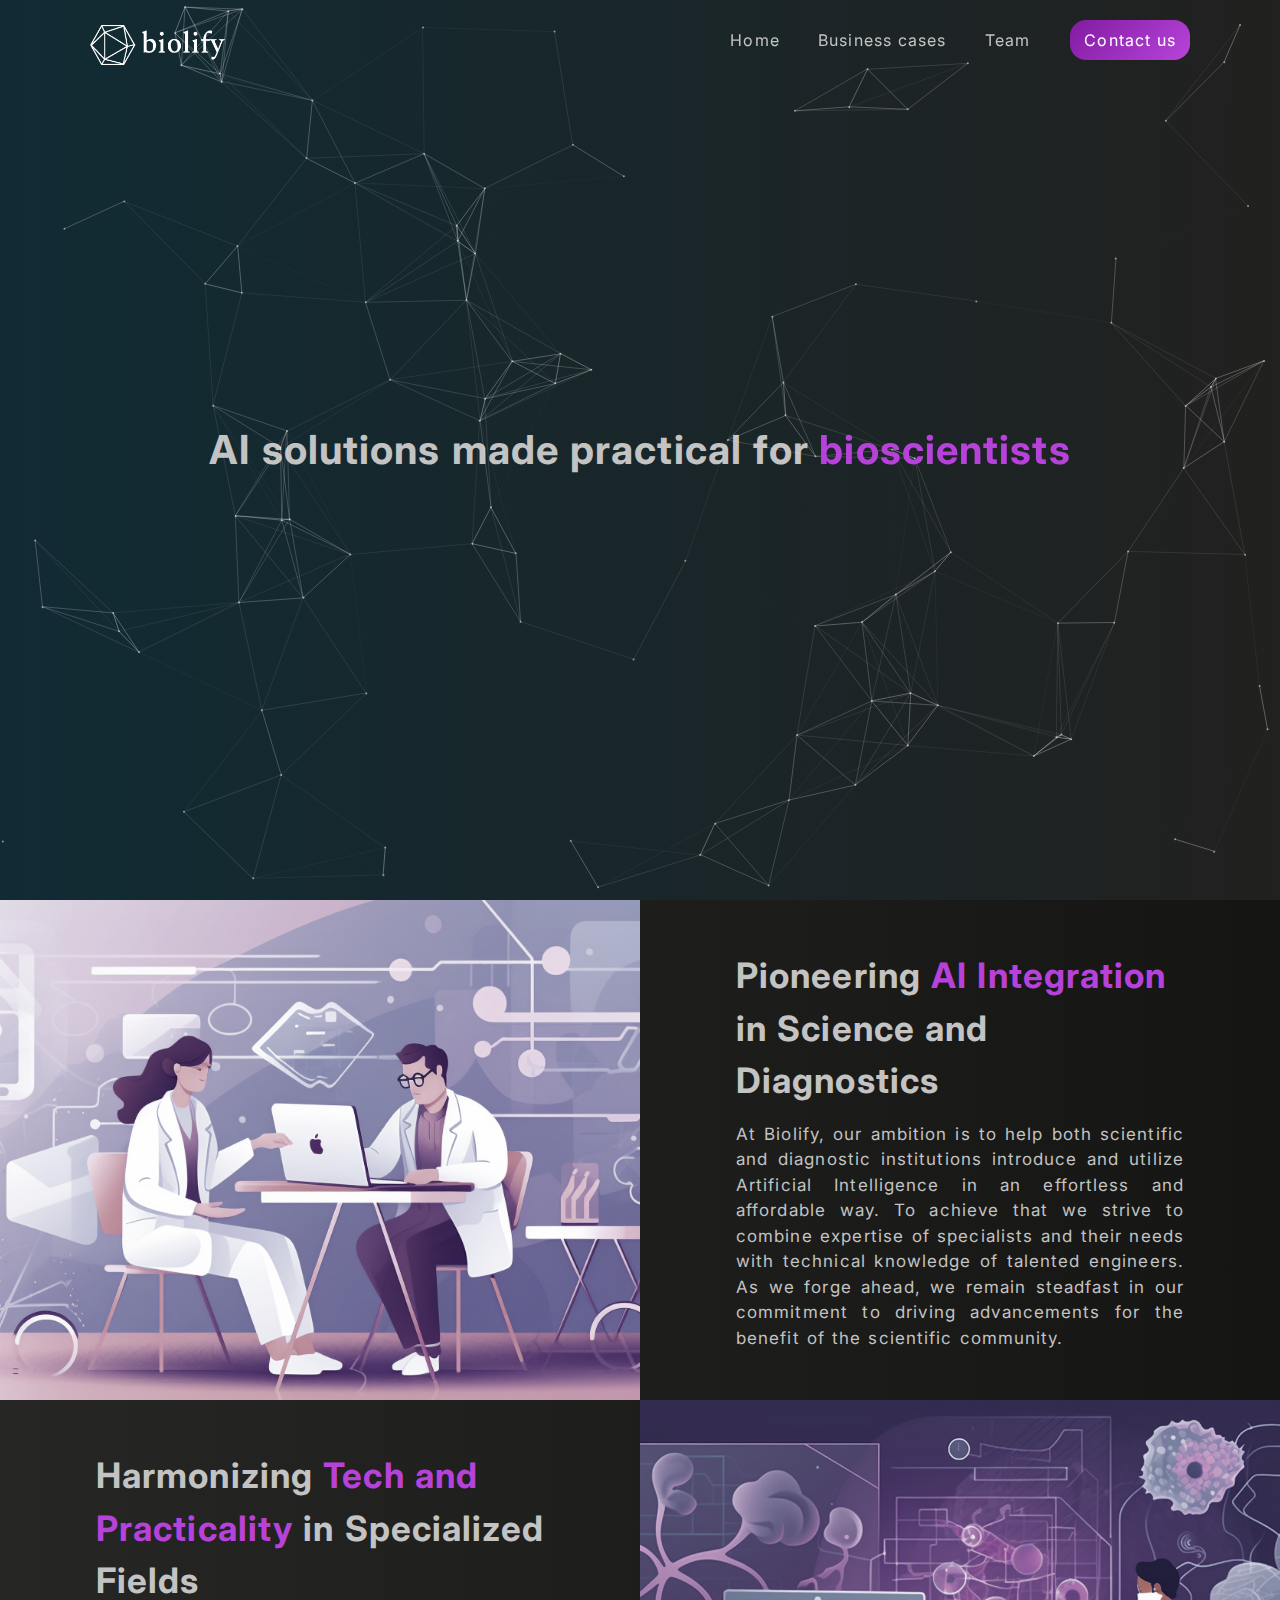
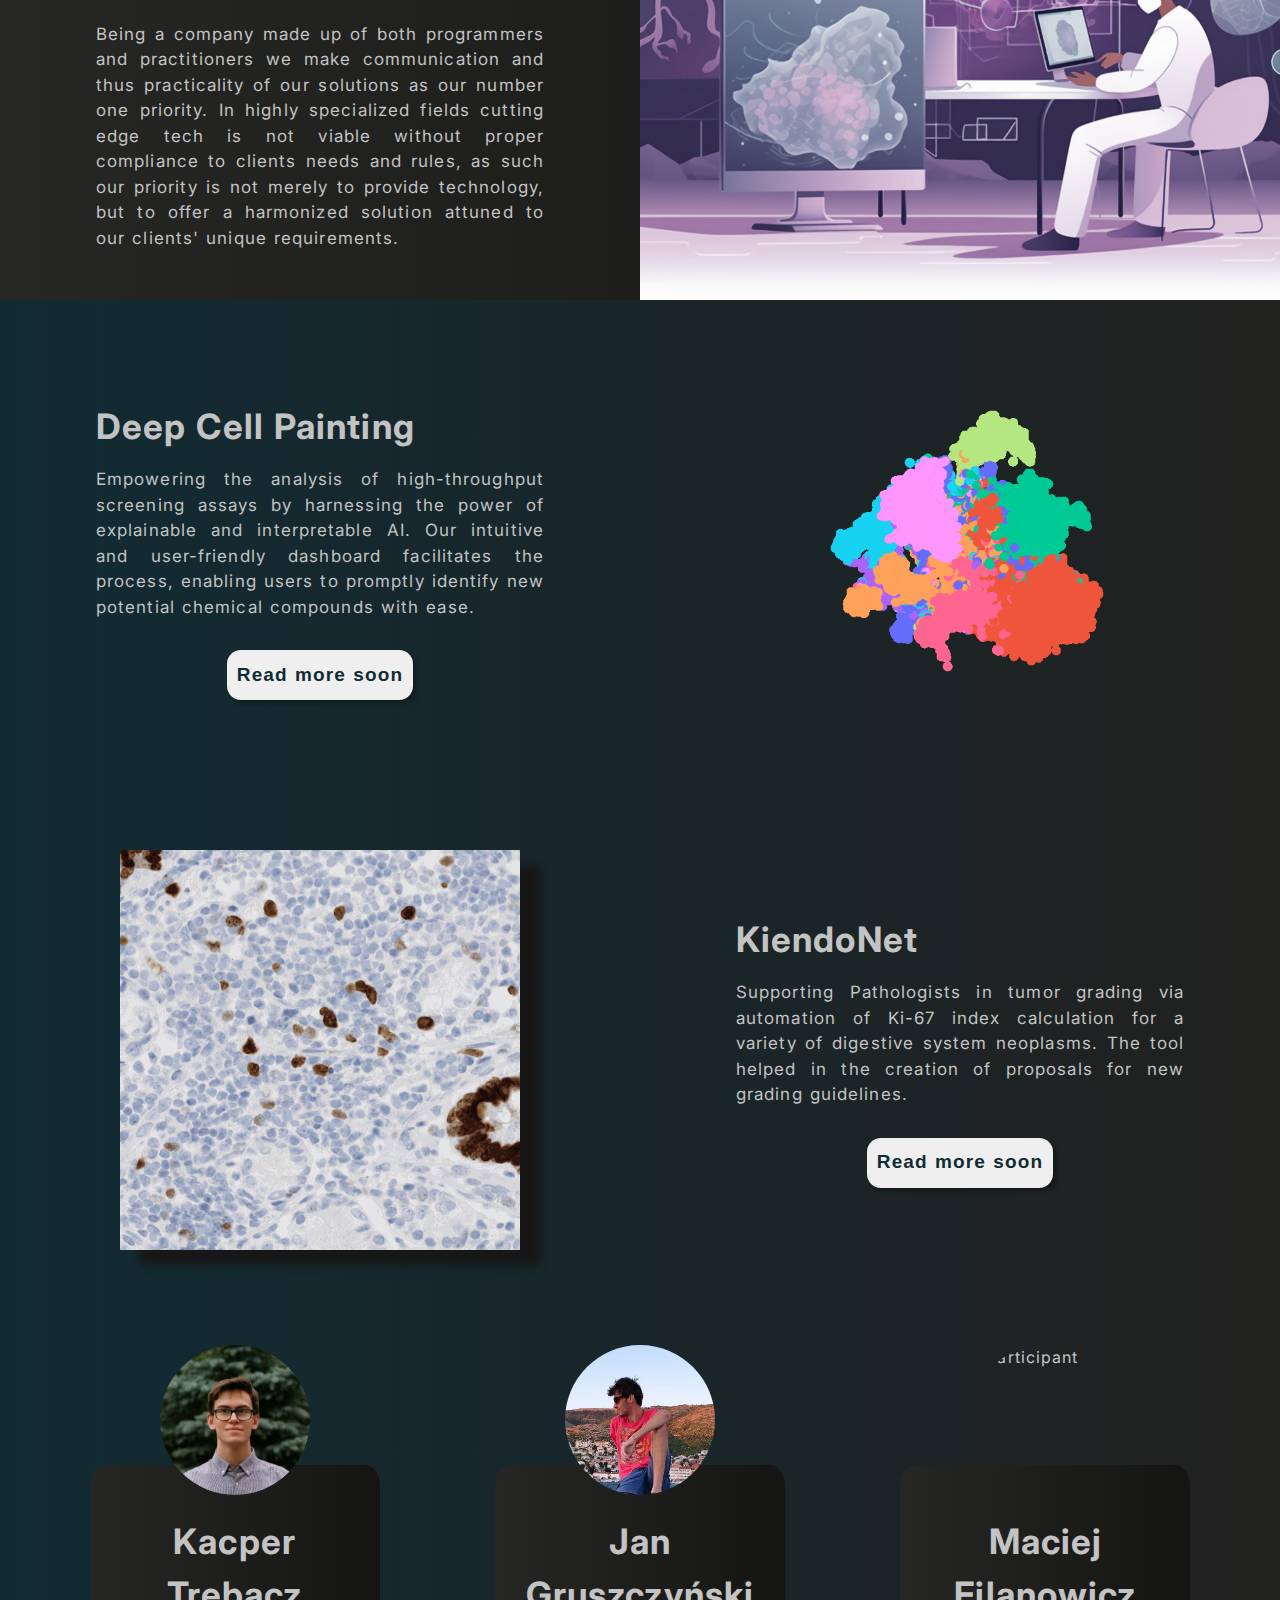
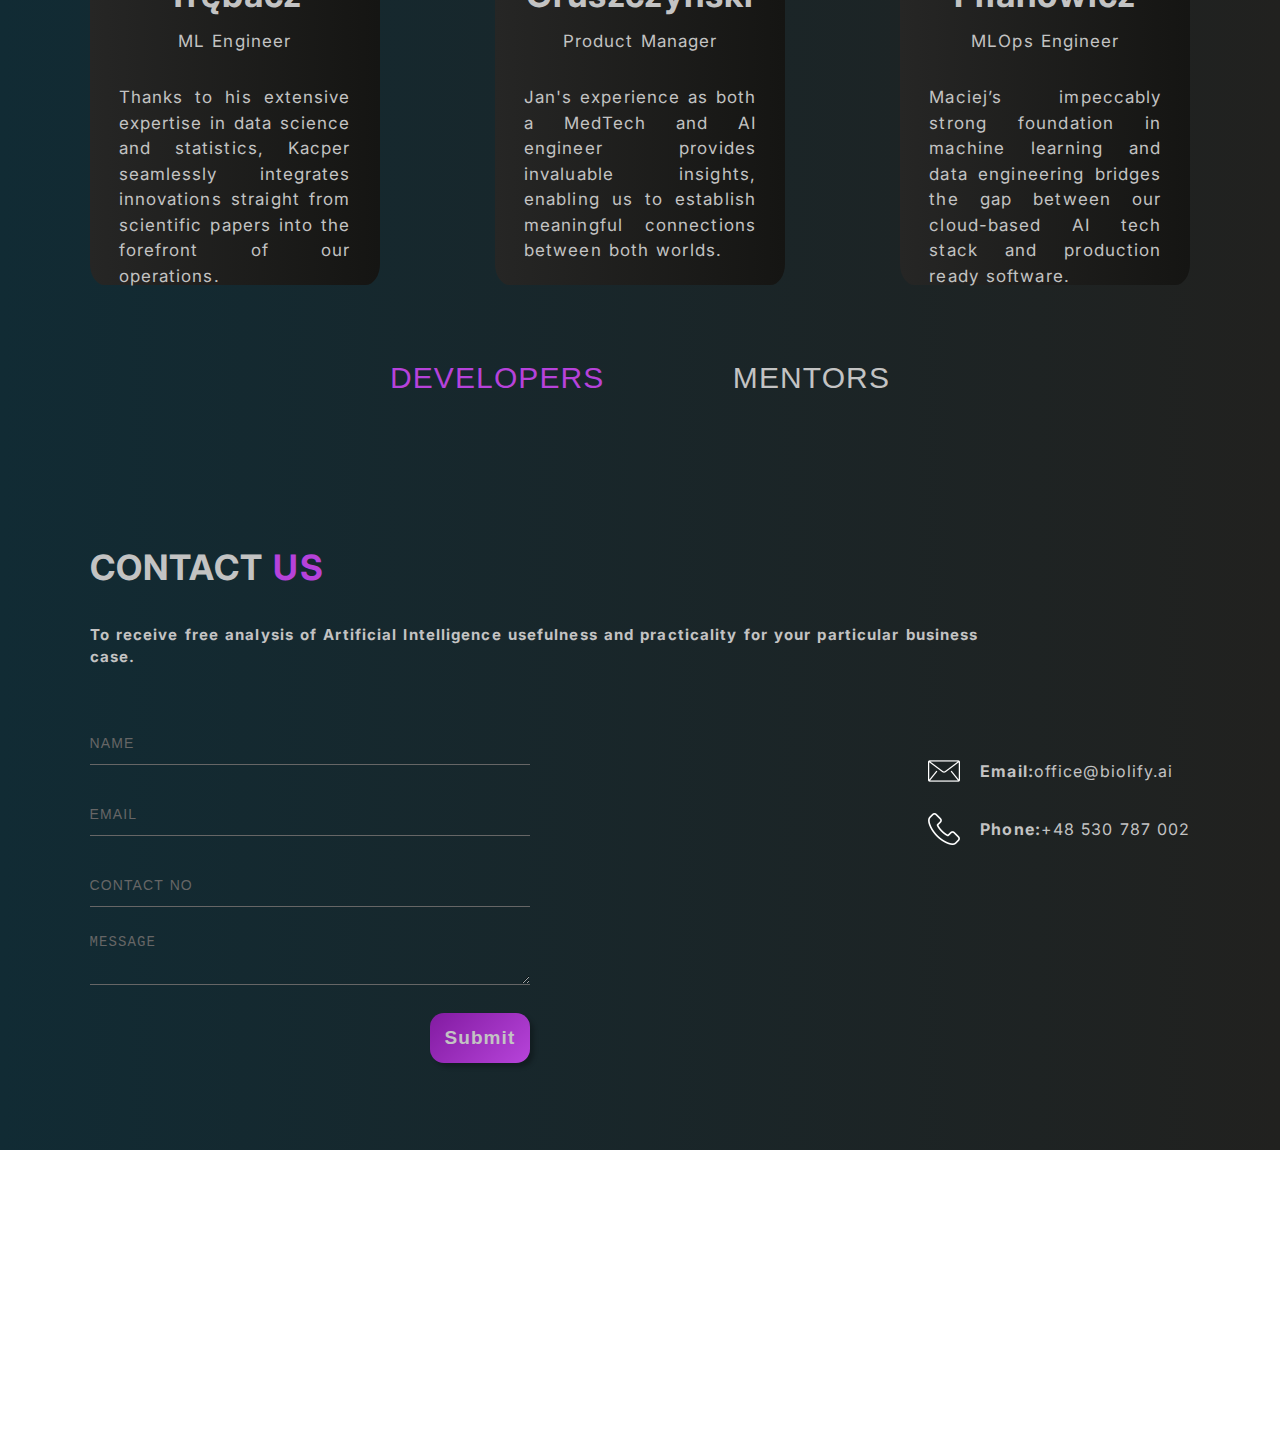
==== index2.html @ c28d2070 "index2 added (file optimalization)" ====
<!DOCTYPE html>
<html lang="en">
  <head>
    <meta charset="UTF-8" />
    <title>Biolify - future of medicine</title>
    <link rel="icon" type="image/x-icon" href="img/biolify_icon.png" />
    <meta name="viewport" content="width=device-width, initial-scale=1.0" />
    <link rel="stylesheet" href="css/style2.css" />
    <link rel="preconnect" href="https://fonts.googleapis.com" />
    <link rel="preconnect" href="https://fonts.gstatic.com" crossorigin />
    <link
      href="https://fonts.googleapis.com/css2?family=Inter&display=swap"
      rel="stylesheet"
    />
    <script src="https://code.jquery.com/jquery-3.6.0.min.js"></script>
  </head>
  <body>
    <header class="GreenGradient">
      <nav id="nav">
        <div class="navContainer">
          <a href="#contact" class="smooth-scroll"
            ><img
              id="logo-img"
              style="height: 40px"
              src="img/biolify-logo.png"
              alt="logo"
          /></a>
          <label>
            <ul>
              <li id="home-btn">
                <a href="#hero" class="smooth-scroll">Home</a>
              </li>
              <li id="projects-btn">
                <a href="#projects" class="smooth-scroll">Business cases</a>
              </li>
              <li id="team-btn">
                <a href="#team" class="smooth-scroll">Team</a>
              </li>
            </ul>
            <a
              href="#contact"
              id="contact-btn"
              class="smooth-scroll PinkGradient"
              >Contact us</a
            >
            <input type="checkbox" id="menu-checkbox" />
            <span class="hamburger"></span>
          </label>
        </div>
      </nav>
      <section id="hero">
        <div id="particles-js"></div>
        <div class="wrapper">
          <h1>AI solutions made practical for</h1>
          <div class="words">
            <span>bioscientists</span>
            <span>physicians</span>
            <span>bioscientists</span>
          </div>
        </div>
      </section>
    </header>
    <main class="GreenGradient">
      <section class="BlackGradient" id="features">
        <div class="feature" id="first-feature">
          <img src="/img/1.png" alt="AI-Integration-img" />
          <div class="feature-description Container50">
            <h2>
              Pioneering
              <span style="color: var(--purple)">AI Integration</span> in
              Science and Diagnostics
            </h2>
            <p>
              At Biolify, our ambition is to help both scientific and diagnostic
              institutions introduce and utilize Artificial Intelligence in an
              effortless and affordable way. To achieve that we strive to
              combine expertise of specialists and their needs with technical
              knowledge of talented engineers. As we forge ahead, we remain
              steadfast in our commitment to driving advancements for the
              benefit of the scientific community.
            </p>
          </div>
        </div>
        <div class="feature" id="second-feature">
          <div class="feature-description Container50">
            <h2>
              Harmonizing
              <span style="color: var(--purple)"> Tech and Practicality </span
              >in Specialized Fields
            </h2>
            <p>
              Being a company made up of both programmers and practitioners we
              make communication and thus practicality of our solutions as our
              number one priority. In highly specialized fields cutting edge
              tech is not viable without proper compliance to clients needs and
              rules, as such our priority is not merely to provide technology,
              but to offer a harmonized solution attuned to our clients' unique
              requirements.
            </p>
          </div>
          <img src="/img/2.png" alt="Tech-Practicality-img" />
        </div>
      </section>
      <section class="projects" id="projects">
        <div class="project">
          <div class="project-description Container50">
            <h2>Deep Cell Painting</h2>
            <p>
              Empowering the analysis of high-throughput screening assays by
              harnessing the power of explainable and interpretable AI. Our
              intuitive and user-friendly dashboard facilitates the process,
              enabling users to promptly identify new potential chemical
              compounds with ease.
            </p>
            <button class="checkout-btn">Read more soon</button>
          </div>
          <img
            src="/img/animation.gif"
            class="Container50"
            alt="cell-Painting-project"
          />
        </div>
        <div class="project">
          <img
            class="Container50"
            src="img/grading.gif"
            alt="Kiendo-net-project"
            style="filter: drop-shadow(20px 15px 4px #171717)"
          />
          <div class="project-description Container50">
            <h2>KiendoNet</h2>
            <p>
              Supporting Pathologists in tumor grading via automation of
              <span style="white-space: nowrap">Ki-67</span>
              index calculation for a variety of digestive system neoplasms. The
              tool helped in the creation of proposals for new grading
              guidelines.
            </p>
            <button class="checkout-btn">Read more soon</button>
          </div>
        </div>
      </section>
      <section id="team">
        <div class="developers">
          <div class="participant fade-in BlackGradient" id="first-dev">
            <img src="/img/kacper.jpeg" alt="participant" />
            <div class="participant-data">
              <h2>
                Kacper<br />
                Trębacz
              </h2>
              <p class="participant-position">ML Engineer</p>
              <p class="participant-description">
                Thanks to his extensive expertise in data science and
                statistics, Kacper seamlessly integrates innovations straight
                from scientific papers into the forefront of our operations.
              </p>
            </div>
          </div>
          <div class="participant fade-in BlackGradient" id="second-dev">
            <img src="/img/photo_jan_gru2.jpg" alt="participant" />
            <div class="participant-data">
              <h2>Jan <br />Gruszczyński</h2>
              <p class="participant-position">Product Manager</p>
              <p class="participant-description">
                Jan's experience as both a MedTech and AI engineer provides
                invaluable insights, enabling us to establish meaningful
                connections between both worlds.
              </p>
            </div>
          </div>
          <div class="participant fade-in BlackGradient" id="third-dev">
            <img src="/img/maciej_filanowicz.png " alt="participant" />
            <div class="participant-data">
              <h2>Maciej <br />Filanowicz</h2>
              <p class="participant-position">MLOps Engineer</p>
              <p class="participant-description">
                Maciej’s impeccably strong foundation in machine learning and
                data engineering bridges the gap between our cloud-based AI tech
                stack and production ready software.
              </p>
            </div>
          </div>
        </div>
        <div class="mentors">
          <div class="participant BlackGradient" id="first-mentor">
            <img src="img/Darek.jpg" alt="participant" />
            <div class="participant-data">
              <h2 style="text-align: center">
                Ph.D., D.Sc. <br />
                Dariusz Brzeziński
              </h2>
              <p class="participant-position">MedTech Expert</p>
              <p class="participant-description">
                Dariusz’s vast academic and biotech knowledge steers our team in
                the development of cutting-edge, data-driven solutions in the
                medical technology space. His expertise proves to be invaluable.
              </p>
            </div>
          </div>
        </div>
        <div class="buttonsContainer">
          <button class="participant-type active" id="devsBtn">
            DEVELOPERS
          </button>
          <button class="participant-type" id="mentorsBtn">MENTORS</button>
        </div>
      </section>
      <section id="contact">
        <div class="contactContainer">
          <form action="https://formspree.io/f/xwkjjeoe" method="POST">
            <div class="app-title">
              <div class="contact-title">
                <span>CONTACT</span>
                <div class="US" style="display: inline-block">
                  <span style="color: var(--purple)">US</span>
                  <div class="line"></div>
                </div>
              </div>
              <p>
                To receive free analysis of Artificial Intelligence usefulness
                and practicality for your particular business case.
              </p>
              <div class="app-form">
                <div class="app-form-group">
                  <input
                    class="app-form-control"
                    type="text"
                    name="name"
                    placeholder="NAME"
                    required
                  />
                </div>
                <div class="app-form-group">
                  <input
                    class="app-form-control"
                    type="email"
                    name="email"
                    placeholder="EMAIL"
                    required
                  />
                </div>
                <div class="app-form-group">
                  <input
                    class="app-form-control"
                    type="tel"
                    name="phone"
                    placeholder="CONTACT NO"
                    required
                  />
                </div>
                <div class="app-form-group message">
                  <textarea
                    class="app-form-control"
                    name="message"
                    placeholder="MESSAGE"
                    required
                  ></textarea>
                </div>
                <input
                  class="checkout-btn"
                  id="form-button"
                  type="submit"
                  value="Submit"
                />
              </div>
            </div>
          </form>

          <div class="contact-data">
            <ul>
              <li>
                <img src="img/mail.png" alt="" /><b>Email:</b>office@biolify.ai
              </li>
              <li>
                <img src="img/telephone.png" alt="" /><b>Phone:</b>+48 530 787
                002
              </li>
            </ul>
          </div>
        </div>
      </section>
    </main>
    <footer class="BlackGradient">
      <div class="footerContainer">
        <div class="contact-footer">
          <ul>
            <li id="contact-Brand">
              <img src="img/biolify_icon.png" style="height: 25px" alt="logo" />

              <b>Biolify</b>
            </li>
            <li>
              <img src="img/mail.png" style="width: 20px" alt="mail icon" />
              office@biolify.ai
            </li>
            <li>
              <img
                src="img/location.png"
                style="width: 20px"
                alt="location icon"
              />
              Poznań
            </li>
          </ul>
        </div>
        <div class="segments">
          <div class="categories">
            Categories
            <ul>
              <li><a href="#hero" class="smooth-scroll">Home</a></li>
              <li><a href="#team" class="smooth-scroll">Team</a></li>
              <li><a href="#projects" class="smooth-scroll">Projects</a></li>
            </ul>
          </div>
          <div class="social">
            Social
            <ul>
              <li>
                <a href="https://www.linkedin.com/company/biolify/">Linkedin</a>
              </li>
            </ul>
          </div>
          <div class="documents">
            Documents
            <ul>
              <li>
                <a href="template/privacyPolicy.html" style="margin-right: 30px"
                  >Terms and Condition</a
                >
              </li>
              <li>
                <a href="template/privacyPolicy.html">Privacy Policy</a>
              </li>
            </ul>
          </div>
        </div>
      </div>
      <p id="copyrights">
        Copyright © 2023 by Biolify All Rights Reserved. <br />
      </p>
    </footer>
    <script src="js/index2.js"></script>
    <script src="js/particles.js"></script>
    <script src="js/app.js"></script>
  </body>
</html>
---- css/style2.css ----
:root {
  --gunmetal: #112b34;
  --indigo: #203851;
  --purple: rgb(182, 66, 218);
  --text-color: #c3c3c3;
  --backgroundblack: #21211f;
  --max-width-Desktop: 1200px;
  --border-radius: 16px;
  --h2-margin-bottom: 15px;
  --height-footer: 300px;
  --descriptions-width: 70%;
  --feature-img-grayscale: 65%;
}
* {
  color: var(--text-color);
  padding: 0px;
  margin: 0px;
  letter-spacing: 1.1px;
  word-spacing: 1px;
  line-height: 1.5em;
  scrollbar-width: auto;
  scrollbar-color: #212121 #454545;
}
body,
html {
  font-family: "Inter", sans-serif;
  overflow-x: hidden;
}

/*scroll bar */
*::-webkit-scrollbar {
  width: 12px;
}

*::-webkit-scrollbar-track {
  background: #454545;
}

*::-webkit-scrollbar-thumb {
  background-color: #212121;
  border-radius: 10px;
  border: 3px none #ffffff;
}

.GreenGradient {
  background: rgb(17, 43, 52);
  background: -moz-linear-gradient(
    90deg,
    rgba(17, 43, 52, 1) 0%,
    rgba(33, 33, 31, 1) 100%,
    rgba(14, 34, 41, 1) 100%
  );
  background: -webkit-linear-gradient(
    90deg,
    rgba(17, 43, 52, 1) 0%,
    rgba(33, 33, 31, 1) 100%,
    rgba(14, 34, 41, 1) 100%
  );
  background: linear-gradient(
    90deg,
    rgba(17, 43, 52, 1) 0%,
    rgba(33, 33, 31, 1) 100%,
    rgba(14, 34, 41, 1) 100%
  );
  filter: progid:DXImageTransform.Microsoft.gradient(startColorstr="#112b34",endColorstr="#0e2229",GradientType=1);
}
.BlackGradient {
  background: -moz-linear-gradient(
    90deg,
    rgba(38, 38, 37, 1) 0%,
    rgba(21, 21, 19, 1) 100%
  );
  background: -webkit-linear-gradient(
    90deg,
    rgba(38, 38, 37, 1) 0%,
    rgba(21, 21, 19, 1) 100%
  );
  background: linear-gradient(
    90deg,
    rgb(38, 38, 37, 1) 0%,
    rgba(21, 21, 19, 1) 100%
  );
  filter: progid:DXImageTransform.Microsoft.gradient(startColorstr="#262625",endColorstr="#151513",GradientType=1);
}
.PinkGradient {
  background: hsla(286, 67%, 56%, 1);

  background: linear-gradient(
    135deg,
    hsla(286, 67%, 56%, 1) 0%,
    hsla(286, 71%, 37%, 1) 100%
  );

  background: -moz-linear-gradient(
    135deg,
    hsla(286, 67%, 56%, 1) 0%,
    hsla(286, 71%, 37%, 1) 100%
  );

  background: -webkit-linear-gradient(
    135deg,
    hsla(286, 67%, 56%, 1) 0%,
    hsla(286, 71%, 37%, 1) 100%
  );

  filter: progid: DXImageTransform.Microsoft.gradient( startColorstr="#B642DA", endColorstr="#811BA0", GradientType=1 );
}
.Container100 {
  width: 100%;
}
.Container50 {
  width: 50%;
}
h1 {
  font-size: 40px;
}
h2 {
  font-size: 35px;
}
p {
  font-size: 17px;
}

/* header */

header {
  height: 100vh;
  width: 100%;
}

/* nav */

nav {
  width: 100%;
  height: 80px;
  display: flex;
  justify-content: center;
  position: fixed;
  top: 0;
  z-index: 2;
}

.navContainer {
  display: flex;
  align-items: center;
  width: 86%;
  justify-content: space-between;
}
.navContainer img {
  transform: translateY(8px);
}
label {
  display: flex;
}
label ul {
  width: 300px;
  display: flex;
  justify-content: space-between;
  list-style: none;
  display: flex;
  margin-right: 40px;
}
label li {
  display: flex;
  align-items: center;
}
#menu-checkbox {
  display: none;
}
.navContainer a {
  text-decoration: none;
}
#contact-btn {
  height: 30px;
  width: 100px;
  display: flex;
  justify-content: center;
  align-items: center;
  border-radius: var(--border-radius);
  padding: 5px 10px;
  color: white;
}

/* hero  */
#hero {
  height: 100%;
  width: 100%;
  display: flex;
  justify-content: center;
  align-items: center;
}

#particles-js {
  position: absolute;
  width: 100%;
  height: 100%;
}

.wrapper {
  cursor: default;
  display: flex;
  user-select: none;
}
.words {
  position: relative;
  height: 55px;
  overflow: hidden;
  user-select: none;
}
.words span {
  display: block;
  font-weight: bold;
  font-size: 40px;
  height: 80px;
  padding-left: 10px;
  color: var(--purple);
  animation: spin_words 15s infinite ease-in-out;
}

@keyframes spin_words {
  0%,
  100% {
    transform: translateY(0%);
  }
  25%,
  75% {
    transform: translateY(-100%);
  }
  50% {
    transform: translateY(-200%);
  }
}
/* main */

main {
  width: 100%;
  margin-bottom: var(--height-footer);
}

/* featues */

#features {
  width: 100%;
  height: 1000px;
}
.feature {
  height: 50%;
  width: 100%;
  display: flex;
  transition: all 0.3s ease-in-out;
}
.feature-description {
  display: flex;
  flex-direction: column;
  align-items: center;
  justify-content: center;
}
.feature-description h2,
.feature-description p {
  width: var(--descriptions-width);
}
.feature-description h2 {
  margin-bottom: var(--h2-margin-bottom);
}
.feature-description p {
  text-align: justify;
}
.feature img {
  width: 50%;
  height: 100%;
  object-fit: cover;
  filter: grayscale(var(--feature-img-grayscale));
  transition: all 0.3s ease-in-out;
}
.feature:hover img {
  filter: grayscale(0%);
}

/* projects */

.project {
  display: flex;
  align-items: center;
  height: 500px;
}
.project-description {
  display: flex;
  flex-direction: column;
  justify-content: center;
  align-items: center;
}
.project-description h2,
.project-description p {
  width: var(--descriptions-width);
}
.project-description h2 {
  margin-bottom: var(--h2-margin-bottom);
}
.project-description p {
  margin-bottom: 30px;
  text-align: justify;
}
.checkout-btn {
  color: var(--gunmetal);
  font-size: 19px;
  border-radius: var(--border-radius);
  border: 0px;
  cursor: pointer;
  font-weight: bold;
  box-shadow: 4px 4px 4px 0px rgba(0, 0, 0, 0.25);
  border-radius: 14px;
  padding: 5px 10px;
  height: 50px;
  font-weight: bold;
  z-index: 1;
}
.project img {
  max-height: 400px;
  object-fit: contain;
}

/* team */

#team {
  display: flex;
  flex-direction: column;
  justify-content: center;
  align-items: center;
  height: 750px;
  position: relative;
}
#team button {
  border: none;
  background-color: transparent;
  cursor: pointer;
}
#devsBtn,
#mentorsBtn {
  font-size: 30px;
  text-align: start;
}
.buttonsContainer {
  display: flex;
  position: absolute;
  bottom: 50px;
  width: 500px;
  justify-content: space-between;
}
.active {
  color: var(--purple);
}
.developers {
  display: flex;
  justify-content: space-between;
  width: 86%;
}
.mentors {
  position: absolute;
}
.participant {
  position: relative;
  border-radius: 5%;
  width: 20%;
  min-width: 290px;
  height: 420px;
  transition: all 1.2s ease-in-out;
}
.participant img {
  height: 150px;
  width: 150px;
  border-radius: 50%;
  position: absolute;
  top: -120px;
  left: calc(50% - 75px);
}
.participant h2 {
  text-align: center;
  margin-bottom: 10px;
  position: absolute;
  width: 100%;
  height: 100px;
  text-align: center;
  top: 50px;
}
.participant-position {
  text-align: center;
  position: absolute;
  bottom: 55%;
  width: 100%;
  text-align: center;
}
.participant-description {
  text-align: justify;
  position: absolute;
  width: 80%;
  height: 180px;
  bottom: 20px;
  left: 10%;
}
#first-mentor {
  position: relative;
  opacity: 0;
  width: 450px;
  left: calc(1100px + 50% - 225px);
}
.changeVis {
  transform: translateX(-1100px);
}

/* form and contact */
#contact {
  display: flex;
  justify-content: center;
  height: 700px;
}

.contactContainer {
  display: flex;
  justify-content: space-between;
  align-items: center;
  width: 86%;
  height: 100%;
}
form {
  position: relative;
  width: 40%;
}
.app-title p {
  margin-top: 30px;
  margin-bottom: 40px;
  width: 70vw;
  font-size: 15px;
}
.app-title {
  font-size: 35px;
  font-weight: bold;
}
.app-contact {
  margin-top: auto;
  font-size: 8px;
  color: #888;
}
.app-form {
  height: 350px;
}

.app-form-group {
  width: 100%;
  margin-bottom: 15px;
}

.app-form-group.buttons {
  margin-bottom: 0;
  text-align: right;
}

.app-form-control {
  width: 100%;
  padding: 10px 0;
  background: none;
  border: none;
  border-bottom: 1px solid #666;
  color: #ddd;
  font-size: 14px;
  outline: none;
  transition: border-color 0.2s;
}

.app-form-control::placeholder {
  color: #666;
}

.app-form-control:focus {
  border-bottom-color: var(--purple);
}
#form-button {
  position: absolute;
  width: 100px;
  left: calc(100% - 100px);
  color: var(--text-color);
  background: hsla(286, 67%, 56%, 1);

  background: linear-gradient(
    135deg,
    hsla(286, 67%, 56%, 1) 0%,
    hsla(286, 71%, 37%, 1) 100%
  );

  background: -moz-linear-gradient(
    135deg,
    hsla(286, 67%, 56%, 1) 0%,
    hsla(286, 71%, 37%, 1) 100%
  );

  background: -webkit-linear-gradient(
    135deg,
    hsla(286, 67%, 56%, 1) 0%,
    hsla(286, 71%, 37%, 1) 100%
  );
  filter: progid: DXImageTransform.Microsoft.gradient( startColorstr="#B642DA", endColorstr="#811BA0", GradientType=1 );
  transition: all 0.5s ease-in-out;
}
#form-button:hover {
  transform: scale(1.1);
}
.contact-data ul {
  height: 90px;
  display: flex;
  flex-direction: column;
  justify-content: space-between;
}
.contact-data li {
  display: flex;
  align-items: center;
  list-style: none;
}
.contact-data li img {
  height: 32px;
  margin-right: 20px;
}
/* footer */

footer {
  height: 300px;
  width: 100%;
  position: fixed;
  display: flex;
  justify-content: center;
  z-index: -5;
  bottom: 0px;
}
.footerContainer {
  display: flex;
  justify-content: space-between;
  width: 86%;
  position: relative;
  top: 70px;
}
.footerContainer li {
  display: flex;
}

.footerContainer li img {
  margin-right: 10px;
}
#contact-Brand {
  margin-bottom: 15px;
}
.segments {
  display: flex;
  justify-content: space-between;
  width: 400px;
}
.segments li a {
  text-decoration: none;
}
#copyrights {
  position: absolute;
  bottom: 50px;
  left: 7%;
  width: 90%;
}
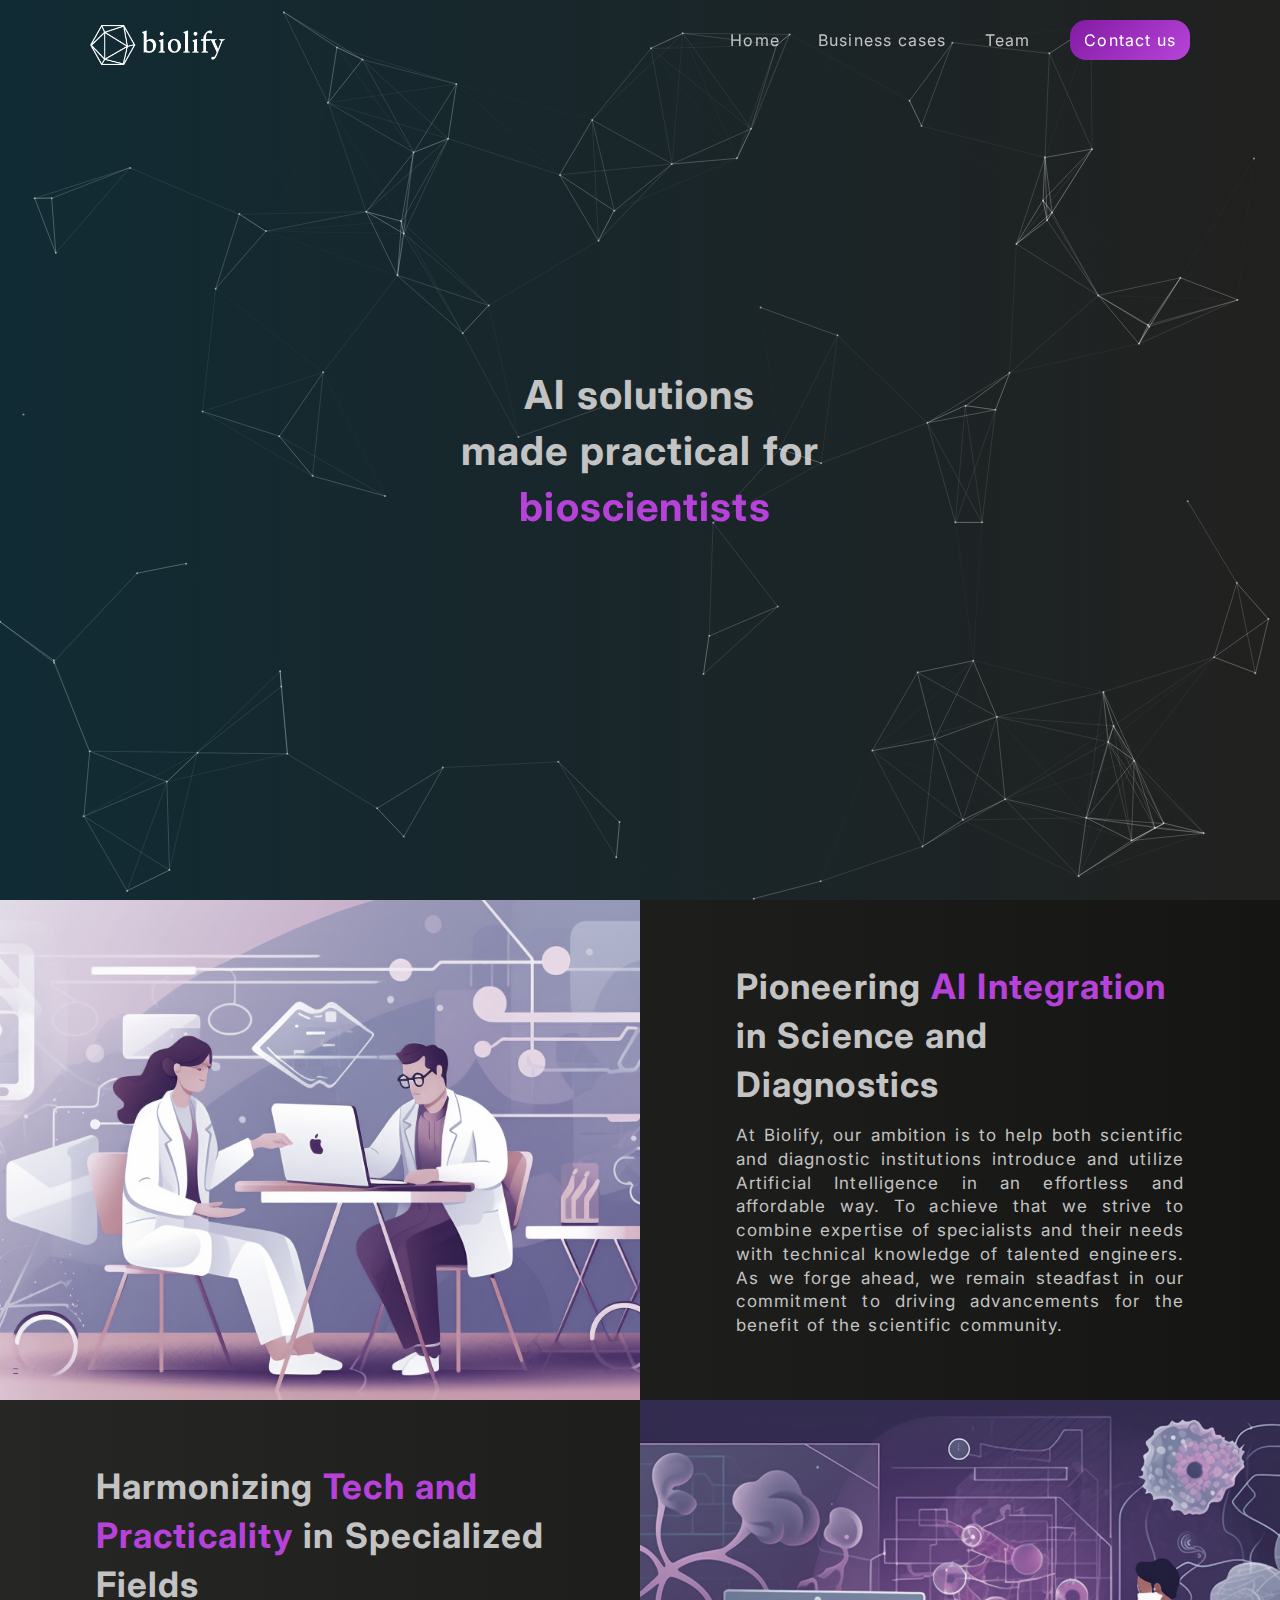
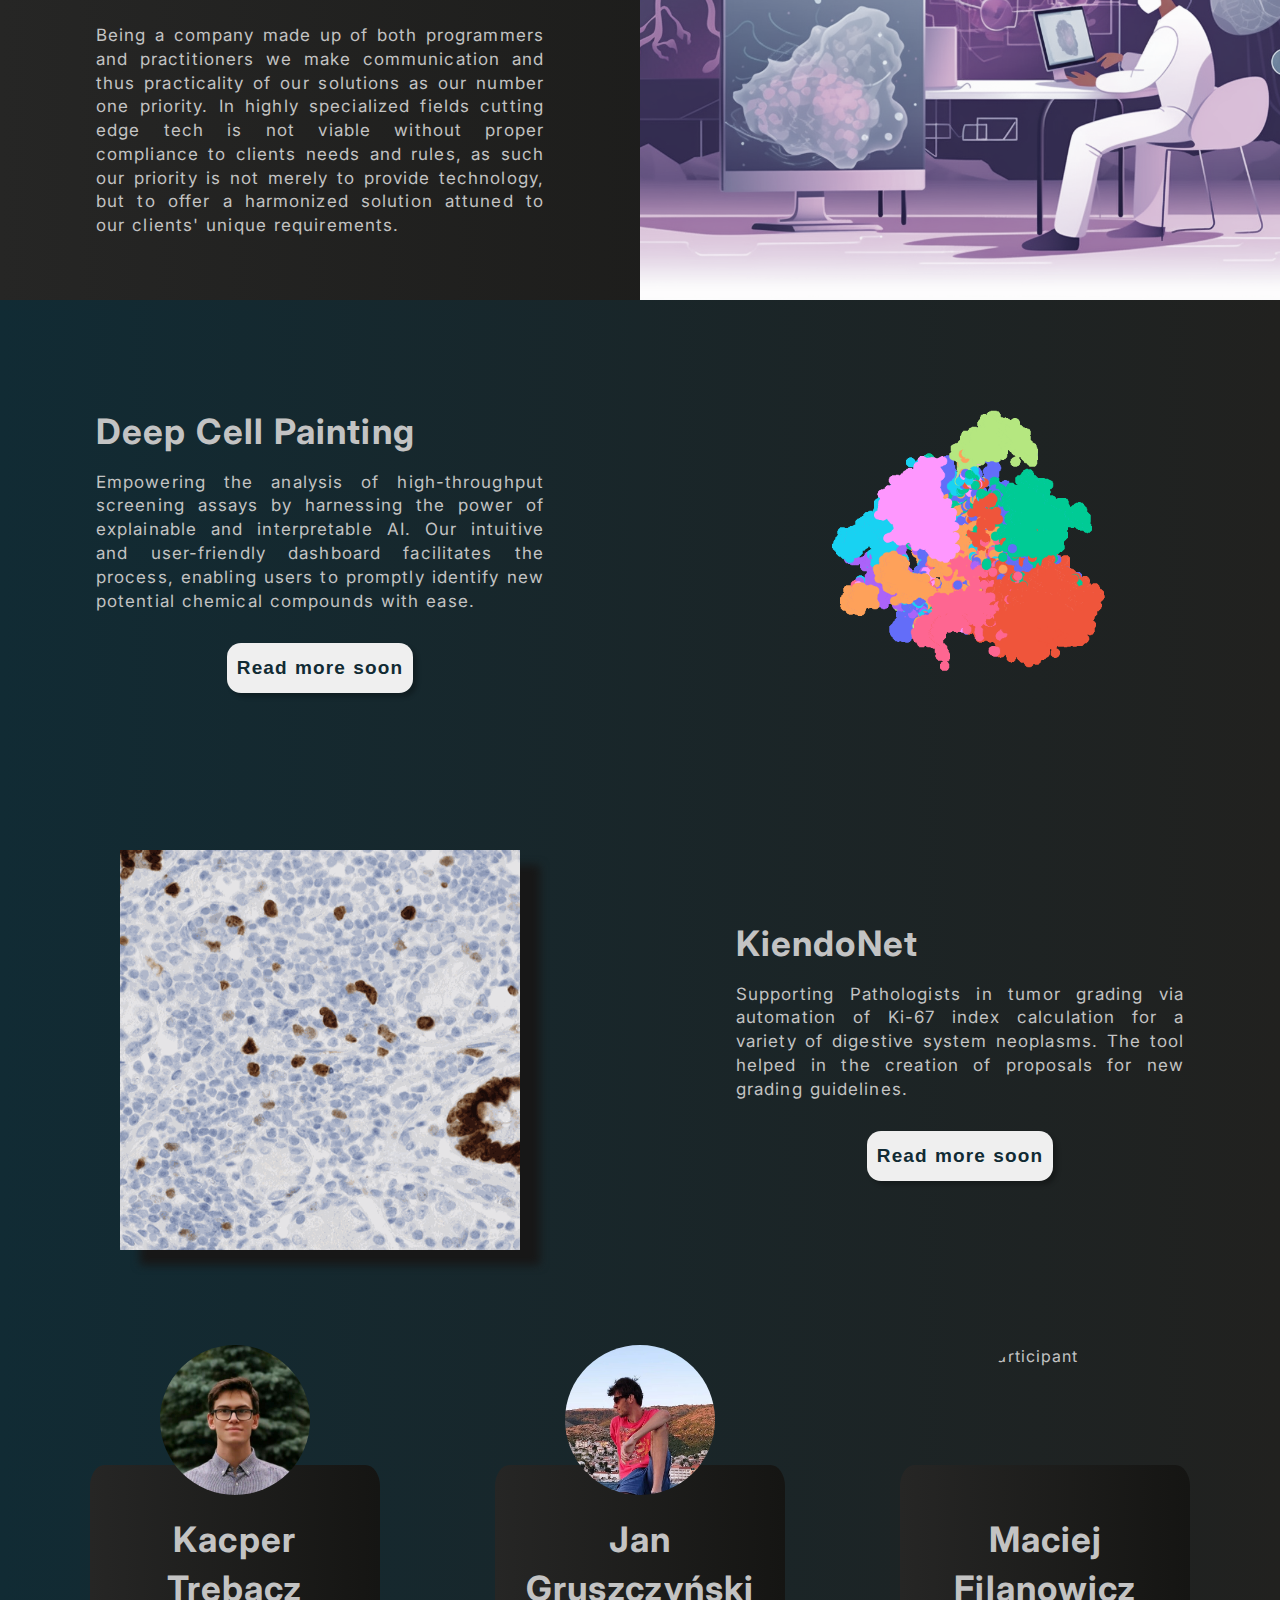
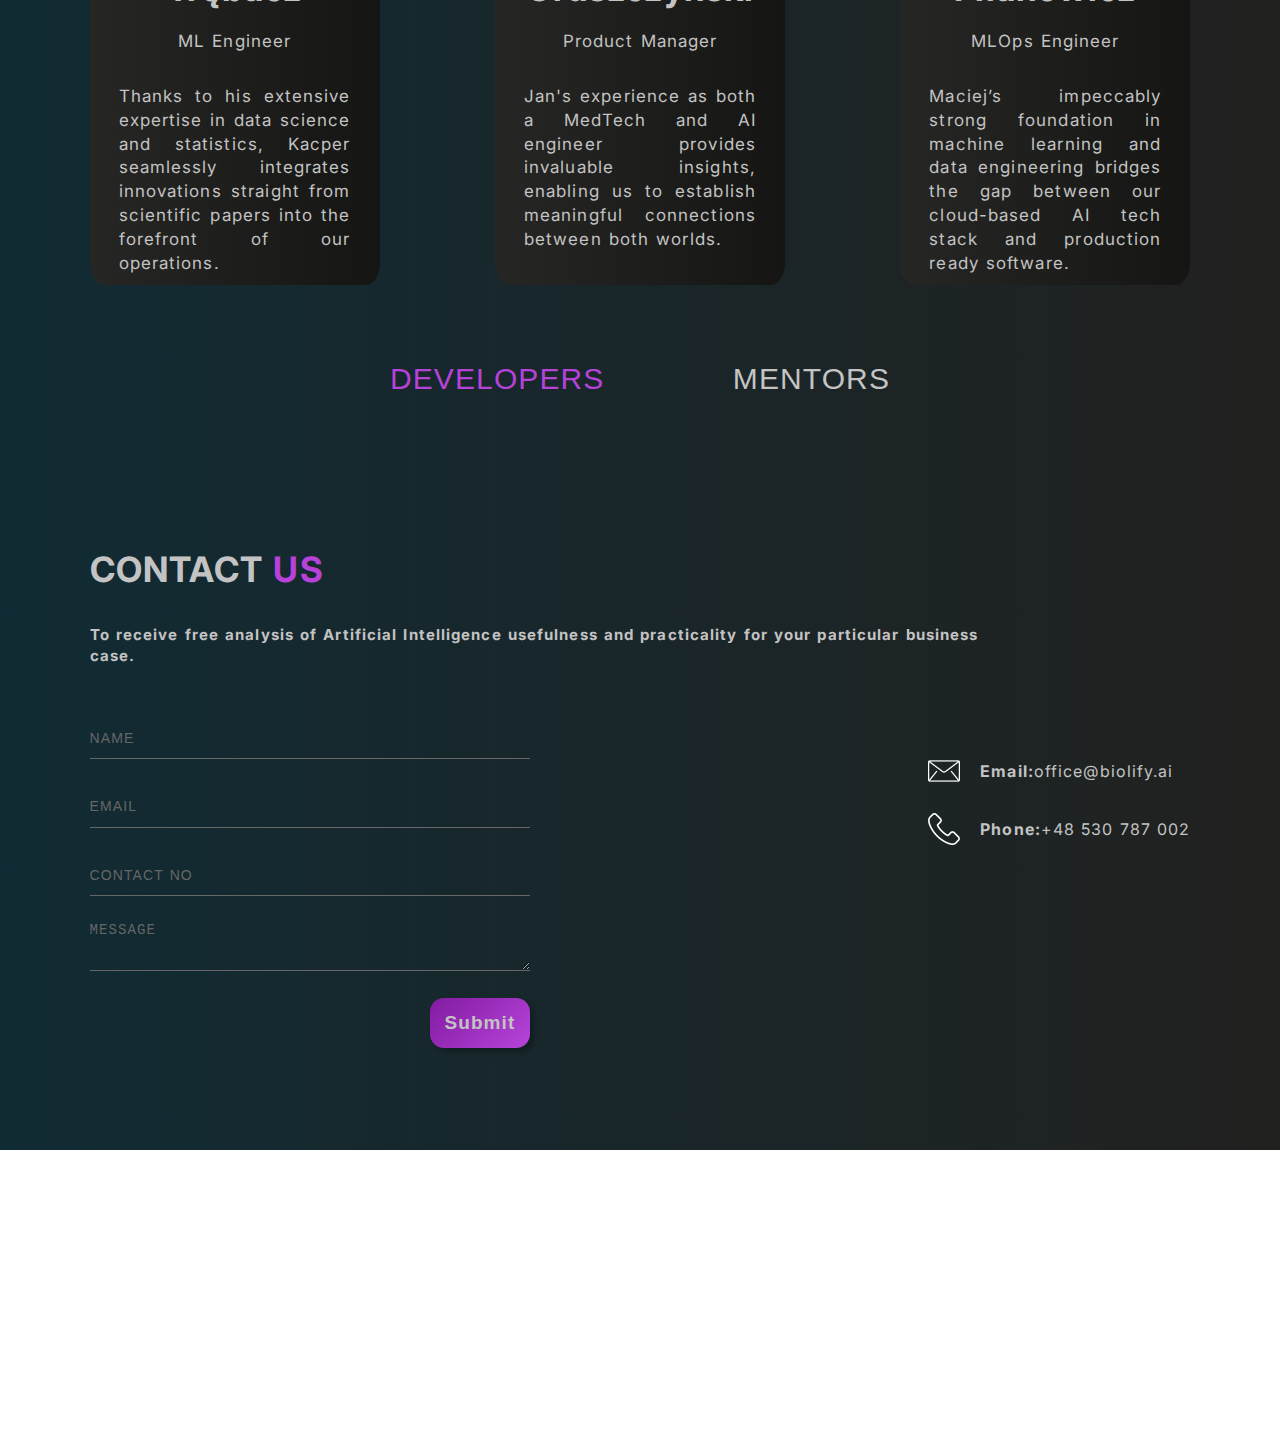
==== commit 3003904a: "next part of resp" ====
--- a/index2.html
+++ b/index2.html
@@ -2,7 +2,7 @@
 <html lang="en">
   <head>
     <meta charset="UTF-8" />
-    <title>Biolify - future of medicine</title>
+    <title>Biolify – AI made practical</title>
     <link rel="icon" type="image/x-icon" href="img/biolify_icon.png" />
     <meta name="viewport" content="width=device-width, initial-scale=1.0" />
     <link rel="stylesheet" href="css/style2.css" />
@@ -50,13 +50,14 @@
       </nav>
       <section id="hero">
         <div id="particles-js"></div>
-        <div class="wrapper">
-          <h1>AI solutions made practical for</h1>
-          <div class="words">
-            <span>bioscientists</span>
-            <span>physicians</span>
-            <span>bioscientists</span>
-          </div>
+        <h1>
+          AI solutions <br />
+          made practical for
+        </h1>
+        <div class="words">
+          <span>bioscientists</span>
+          <span>physicians</span>
+          <span>bioscientists</span>
         </div>
       </section>
     </header>
@@ -120,14 +121,14 @@
             alt="cell-Painting-project"
           />
         </div>
-        <div class="project">
+        <div class="project" id="first-project">
           <img
             class="Container50"
             src="img/grading.gif"
             alt="Kiendo-net-project"
             style="filter: drop-shadow(20px 15px 4px #171717)"
           />
-          <div class="project-description Container50">
+          <div class="project-description Container50" id="second-project">
             <h2>KiendoNet</h2>
             <p>
               Supporting Pathologists in tumor grading via automation of
@@ -199,7 +200,7 @@
             </div>
           </div>
         </div>
-        <div class="buttonsContainer">
+        <div class="buttonsTeamContainer">
           <button class="participant-type active" id="devsBtn">
             DEVELOPERS
           </button>
@@ -337,7 +338,8 @@
         </div>
       </div>
       <p id="copyrights">
-        Copyright © 2023 by Biolify All Rights Reserved. <br />
+        Copyright © 2023 by Biolify </br> 
+All Rights Reserved
       </p>
     </footer>
     <script src="js/index2.js"></script>
--- a/css/style2.css
+++ b/css/style2.css
@@ -17,7 +17,7 @@
   margin: 0px;
   letter-spacing: 1.1px;
   word-spacing: 1px;
-  line-height: 1.5em;
+  line-height: 1.4em;
   scrollbar-width: auto;
   scrollbar-color: #212121 #454545;
 }
@@ -188,6 +188,8 @@
   display: flex;
   justify-content: center;
   align-items: center;
+  flex-direction: column;
+  text-align: center;
 }
 
 #particles-js {
@@ -196,11 +198,6 @@
   height: 100%;
 }
 
-.wrapper {
-  cursor: default;
-  display: flex;
-  user-select: none;
-}
 .words {
   position: relative;
   height: 55px;
@@ -248,6 +245,7 @@
   width: 100%;
   display: flex;
   transition: all 0.3s ease-in-out;
+  position: relative;
 }
 .feature-description {
   display: flex;
@@ -339,7 +337,7 @@
   font-size: 30px;
   text-align: start;
 }
-.buttonsContainer {
+.buttonsTeamContainer {
   display: flex;
   position: absolute;
   bottom: 50px;
@@ -402,6 +400,14 @@
   opacity: 0;
   width: 450px;
   left: calc(1100px + 50% - 225px);
+}
+#first-dev,
+#second-dev {
+  margin-right: 20px;
+}
+#third-dev,
+#second-dev {
+  margin-left: 20px;
 }
 .changeVis {
   transform: translateX(-1100px);
@@ -560,3 +566,171 @@
   left: 7%;
   width: 90%;
 }
+
+@media only screen and (max-width: 1100px) {
+  /*header */
+  /*main*/
+  #features {
+    height: 1300px;
+  }
+  .feature img {
+    object-position: 60% 45%;
+  }
+  .developers {
+    width: 150%;
+    justify-content: center;
+  }
+  /*footer*/
+}
+@media only screen and (max-width: 850px) {
+  * {
+    line-height: 1.2em;
+  }
+  h2 {
+    font-size: 30px;
+  }
+  h3 {
+    font-size: 25px;
+  }
+  p {
+    font-size: 15px;
+  }
+  /*header */
+  label ul {
+    display: none;
+  }
+  #contact-btn {
+    margin-right: 15px;
+  }
+  .hamburger {
+    position: relative;
+    background-color: white;
+    top: 17px;
+    width: 30px;
+    -webkit-transition: 0.5s ease-in-out;
+    transition: 0.5s ease-in-out;
+    height: 4px;
+  }
+  .hamburger:after,
+  .hamburger:before {
+    -webkit-transition: 0.5s ease-in-out;
+    transition: 0.5s ease-in-out;
+    content: "";
+    position: absolute;
+    display: block;
+    width: 100%;
+    height: 100%;
+    background: #ffffff;
+  }
+  label .hamburger:before {
+    top: -10px;
+  }
+
+  label .hamburger:after {
+    bottom: -10px;
+  }
+  label input:checked + .hamburger {
+    -webkit-transform: rotate(45deg);
+    transform: rotate(45deg);
+    background-color: var(--purple);
+  }
+
+  label input:checked + .hamburger:after {
+    -webkit-transform: rotate(90deg);
+    transform: rotate(90deg);
+    background-color: var(--purple);
+    bottom: 0;
+  }
+
+  label input:checked + .hamburger:before {
+    -webkit-transform: rotate(90deg);
+    background-color: var(--purple);
+    transform: rotate(90deg);
+    top: 0;
+  }
+  /*main*/
+  /* feature */
+  .feature img {
+    object-position: 70% 45%;
+    filter: grayscale(20%);
+  }
+  /* team */
+  .buttonsTeamContainer {
+    width: 70%;
+  }
+  #first-mentor p {
+    font-size: 17px;
+  }
+  /* contact */
+  .contactContainer {
+    flex-direction: column;
+    justify-content: space-around;
+  }
+  form {
+    width: 82%;
+  }
+  .app-title p {
+    width: 100%;
+    text-align: justify;
+  }
+  .contact-data {
+    margin-bottom: 50px;
+  }
+  /*footer*/
+  .footerContainer {
+    flex-direction: column;
+    height: 175px;
+    top: 30px;
+  }
+}
+@media only screen and (max-width: 580px) {
+  /* header */
+  /* main */
+
+  /*feature */
+  .feature {
+    justify-content: center;
+    align-items: center;
+  }
+  .feature img {
+    object-position: 65% 50%;
+    width: 100%;
+    filter: grayscale(50%);
+  }
+  .feature-description {
+    position: absolute;
+    background-color: rgba(42, 42, 42, 0.9);
+    box-shadow: 4px 4px 30px 5px #222020;
+    padding: 50px 0px;
+    width: 100%;
+    height: auto;
+    z-index: 1;
+  }
+  .feature-description p,
+  .feature-description h2 {
+    color: white;
+  }
+  /*projects */
+  .project {
+    flex-direction: column;
+    height: auto;
+  }
+  .project img {
+    margin: 20px 0px;
+  }
+  .project-description {
+    width: 90%;
+  }
+  .project-description h2 {
+    text-align: center;
+    margin-top: 50px;
+  }
+  .checkout-btn {
+    width: 50%;
+  }
+  /*team*/
+  #team {
+    padding-top: 50px;
+  }
+  /* footer */
+}
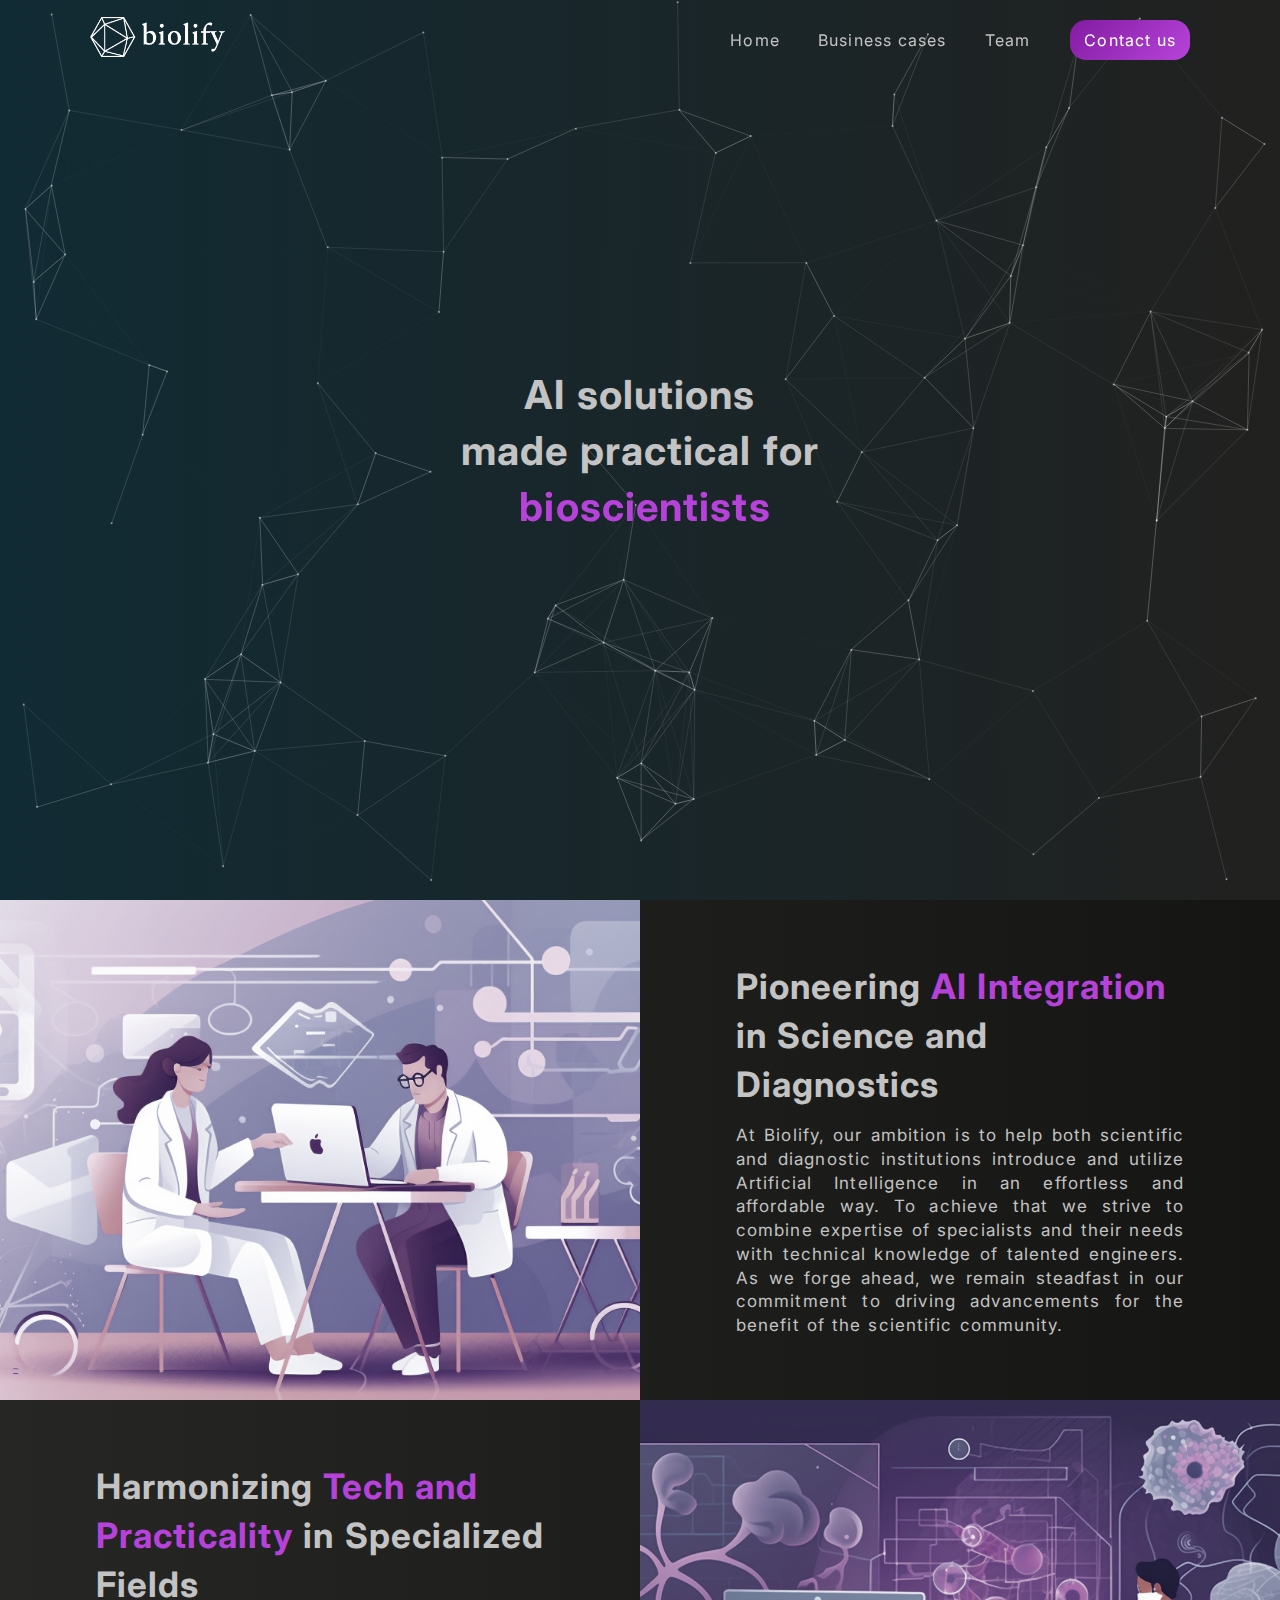
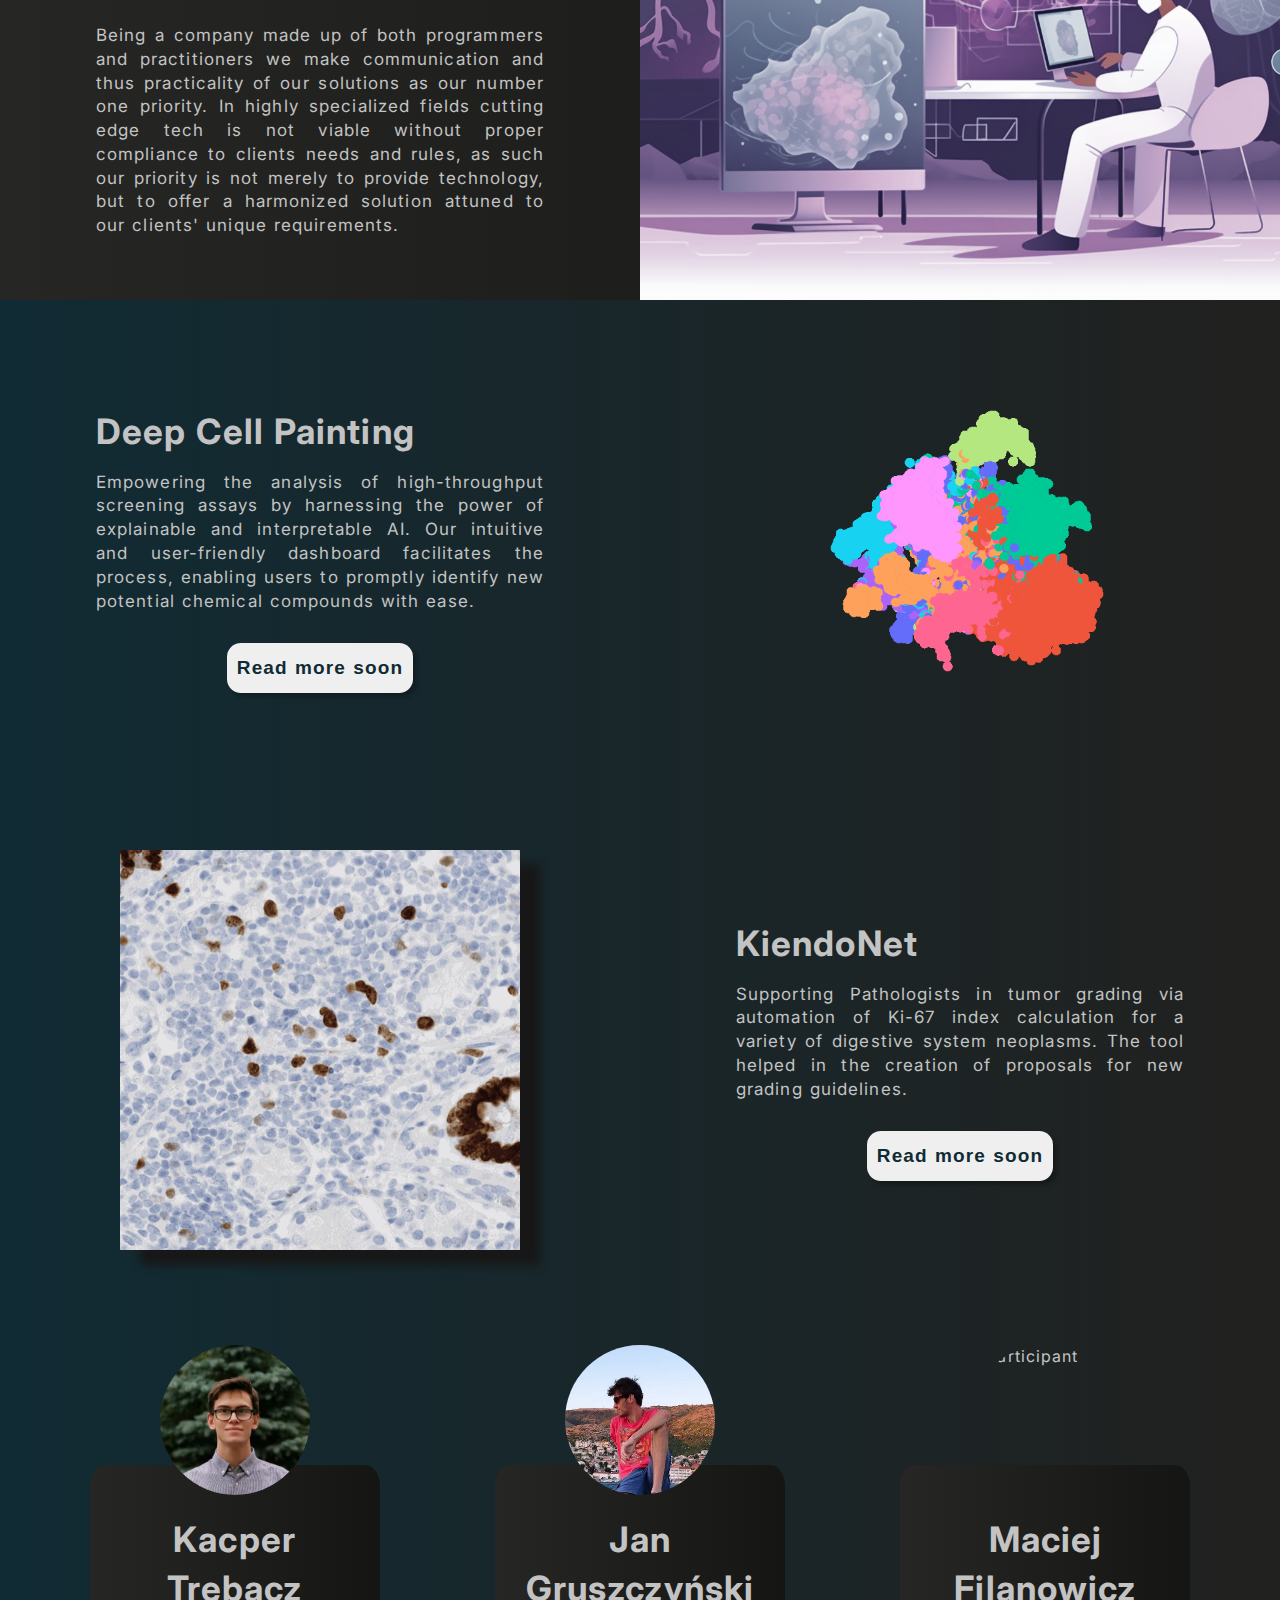
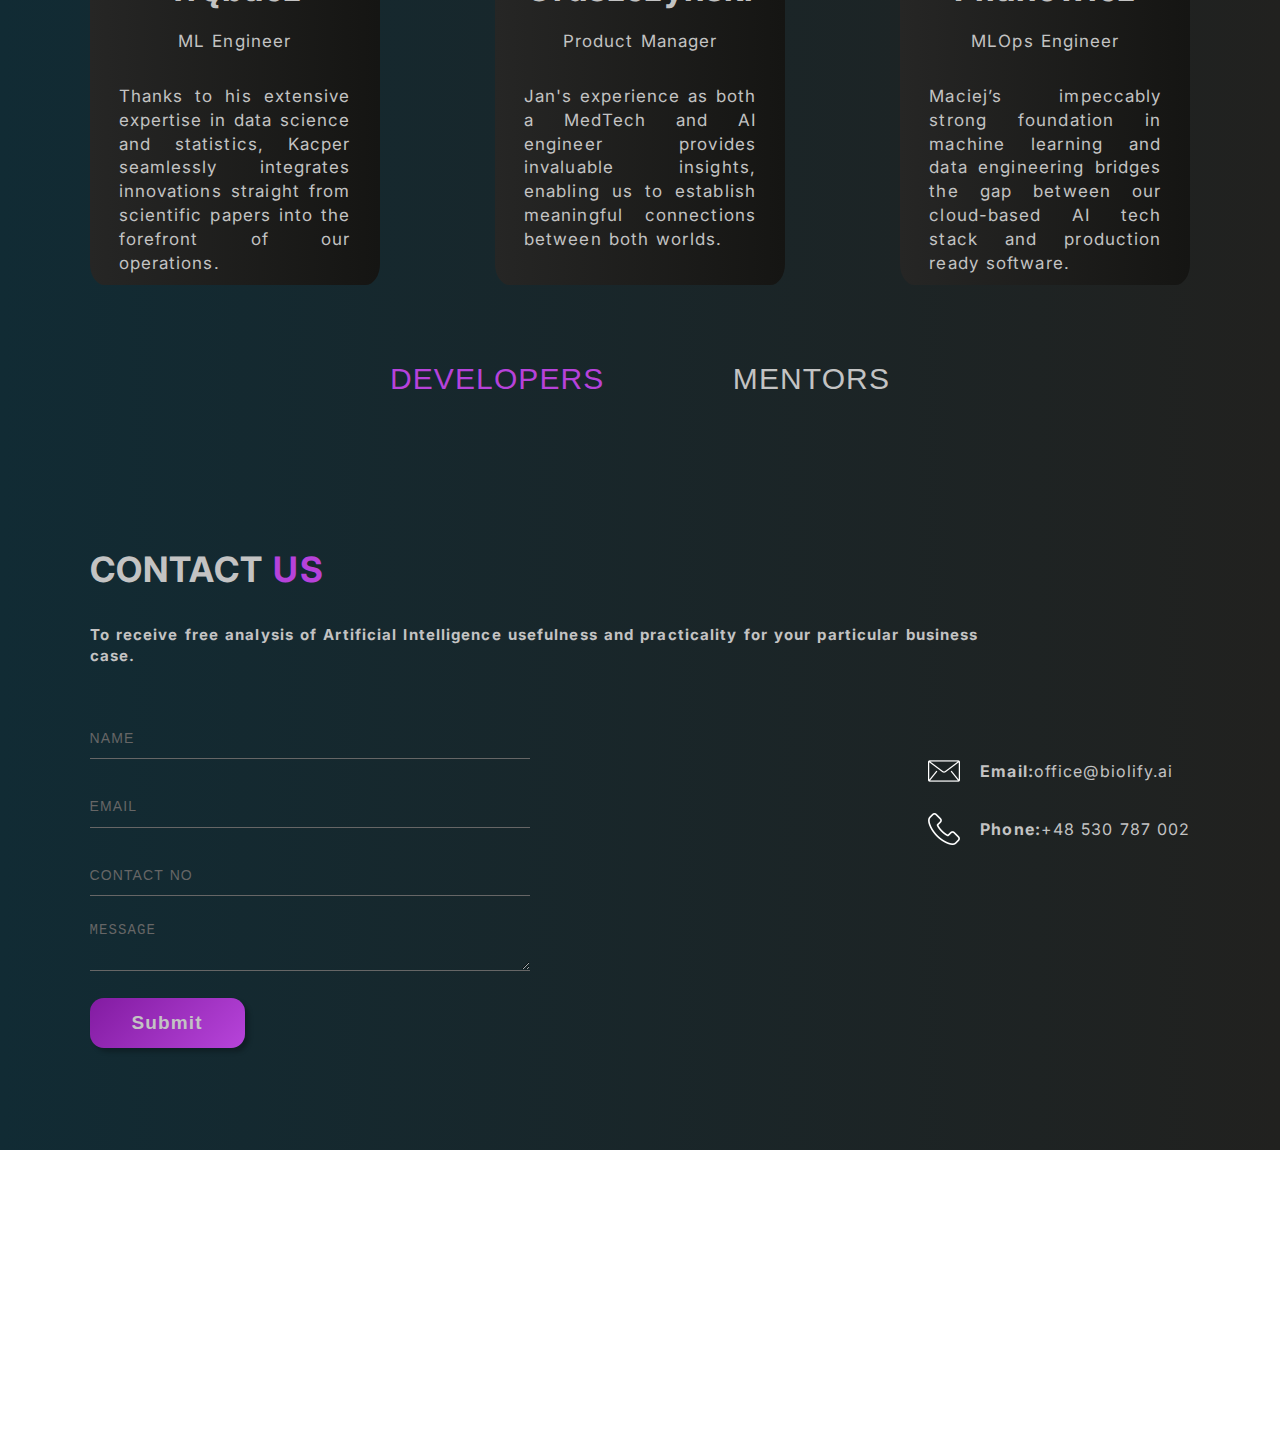
==== commit 6892c501: "finished resp, only menu is not finished" ====
--- a/index2.html
+++ b/index2.html
@@ -260,7 +260,7 @@
                 </div>
                 <input
                   class="checkout-btn"
-                  id="form-button"
+                  id="form-btn"
                   type="submit"
                   value="Submit"
                 />
--- a/css/style2.css
+++ b/css/style2.css
@@ -147,7 +147,7 @@
   justify-content: space-between;
 }
 .navContainer img {
-  transform: translateY(8px);
+  transform: translateY(px);
 }
 label {
   display: flex;
@@ -167,9 +167,34 @@
 #menu-checkbox {
   display: none;
 }
+.menu {
+  height: 100vh;
+  width: 400px;
+  display: flex;
+  justify-content: center;
+  align-items: center;
+  position: fixed;
+  top: 0px;
+  right: 0px;
+  background-color: var(--backgroundblack);
+  z-index: 3;
+}
+.menu ul {
+  display: block;
+  list-style: none;
+  width: 250px;
+}
+.menu a {
+  font-size: 30px;
+  text-decoration: none;
+}
+.menu a:hover {
+  color: var(--purple);
+}
 .navContainer a {
   text-decoration: none;
 }
+
 #contact-btn {
   height: 30px;
   width: 100px;
@@ -244,7 +269,7 @@
   height: 50%;
   width: 100%;
   display: flex;
-  transition: all 0.3s ease-in-out;
+  transition: all 0.2s ease-in-out;
   position: relative;
 }
 .feature-description {
@@ -268,7 +293,7 @@
   height: 100%;
   object-fit: cover;
   filter: grayscale(var(--feature-img-grayscale));
-  transition: all 0.3s ease-in-out;
+  transition: all 0.2s ease-in-out;
 }
 .feature:hover img {
   filter: grayscale(0%);
@@ -311,6 +336,7 @@
   height: 50px;
   font-weight: bold;
   z-index: 1;
+  min-width: 155px;
 }
 .project img {
   max-height: 400px;
@@ -479,10 +505,9 @@
 .app-form-control:focus {
   border-bottom-color: var(--purple);
 }
-#form-button {
+#form-btn {
   position: absolute;
   width: 100px;
-  left: calc(100% - 100px);
   color: var(--text-color);
   background: hsla(286, 67%, 56%, 1);
 
@@ -506,7 +531,7 @@
   filter: progid: DXImageTransform.Microsoft.gradient( startColorstr="#B642DA", endColorstr="#811BA0", GradientType=1 );
   transition: all 0.5s ease-in-out;
 }
-#form-button:hover {
+#form-btn:hover {
   transform: scale(1.1);
 }
 .contact-data ul {
@@ -610,6 +635,7 @@
     -webkit-transition: 0.5s ease-in-out;
     transition: 0.5s ease-in-out;
     height: 4px;
+    z-index: 4;
   }
   .hamburger:after,
   .hamburger:before {
@@ -667,7 +693,7 @@
     justify-content: space-around;
   }
   form {
-    width: 82%;
+    width: 100%;
   }
   .app-title p {
     width: 100%;
@@ -686,6 +712,9 @@
 @media only screen and (max-width: 580px) {
   /* header */
   /* main */
+  main {
+    margin-bottom: 400px;
+  }
 
   /*feature */
   .feature {
@@ -732,5 +761,66 @@
   #team {
     padding-top: 50px;
   }
+  .buttonsTeamContainer {
+    flex-direction: column;
+    align-items: center;
+  }
+  #first-mentor {
+    width: 80%;
+    left: 1100px;
+  }
   /* footer */
-}
+  footer {
+    height: 400px;
+  }
+  .segments {
+    flex-wrap: wrap;
+    width: 90%;
+    height: auto;
+    max-width: 250px;
+  }
+  .categories,
+  .social {
+    margin: 20px 10px 10px 0px;
+  }
+}
+@media only screen and (max-width: 370px) {
+  /* header */
+  #contact-btn {
+    display: none;
+  }
+  .hamburger {
+    top: 0px;
+  }
+  /* main */
+  #features {
+    height: 1500px;
+  }
+  .participant {
+    min-width: 250px;
+  }
+  #first-mentor p {
+    font-size: 15px;
+  }
+  #contact {
+    height: 800px;
+  }
+  .contact-data {
+    margin-bottom: 70px;
+  }
+  .contact-data li {
+    display: flex;
+    flex-direction: column;
+    justify-content: center;
+    align-items: center;
+    margin-bottom: 10px;
+  }
+  .contact-data li img {
+    margin: 0px;
+  }
+  #form-btn {
+    width: 150px;
+    left: calc(50% - 75px);
+  }
+  /* footer */
+}
